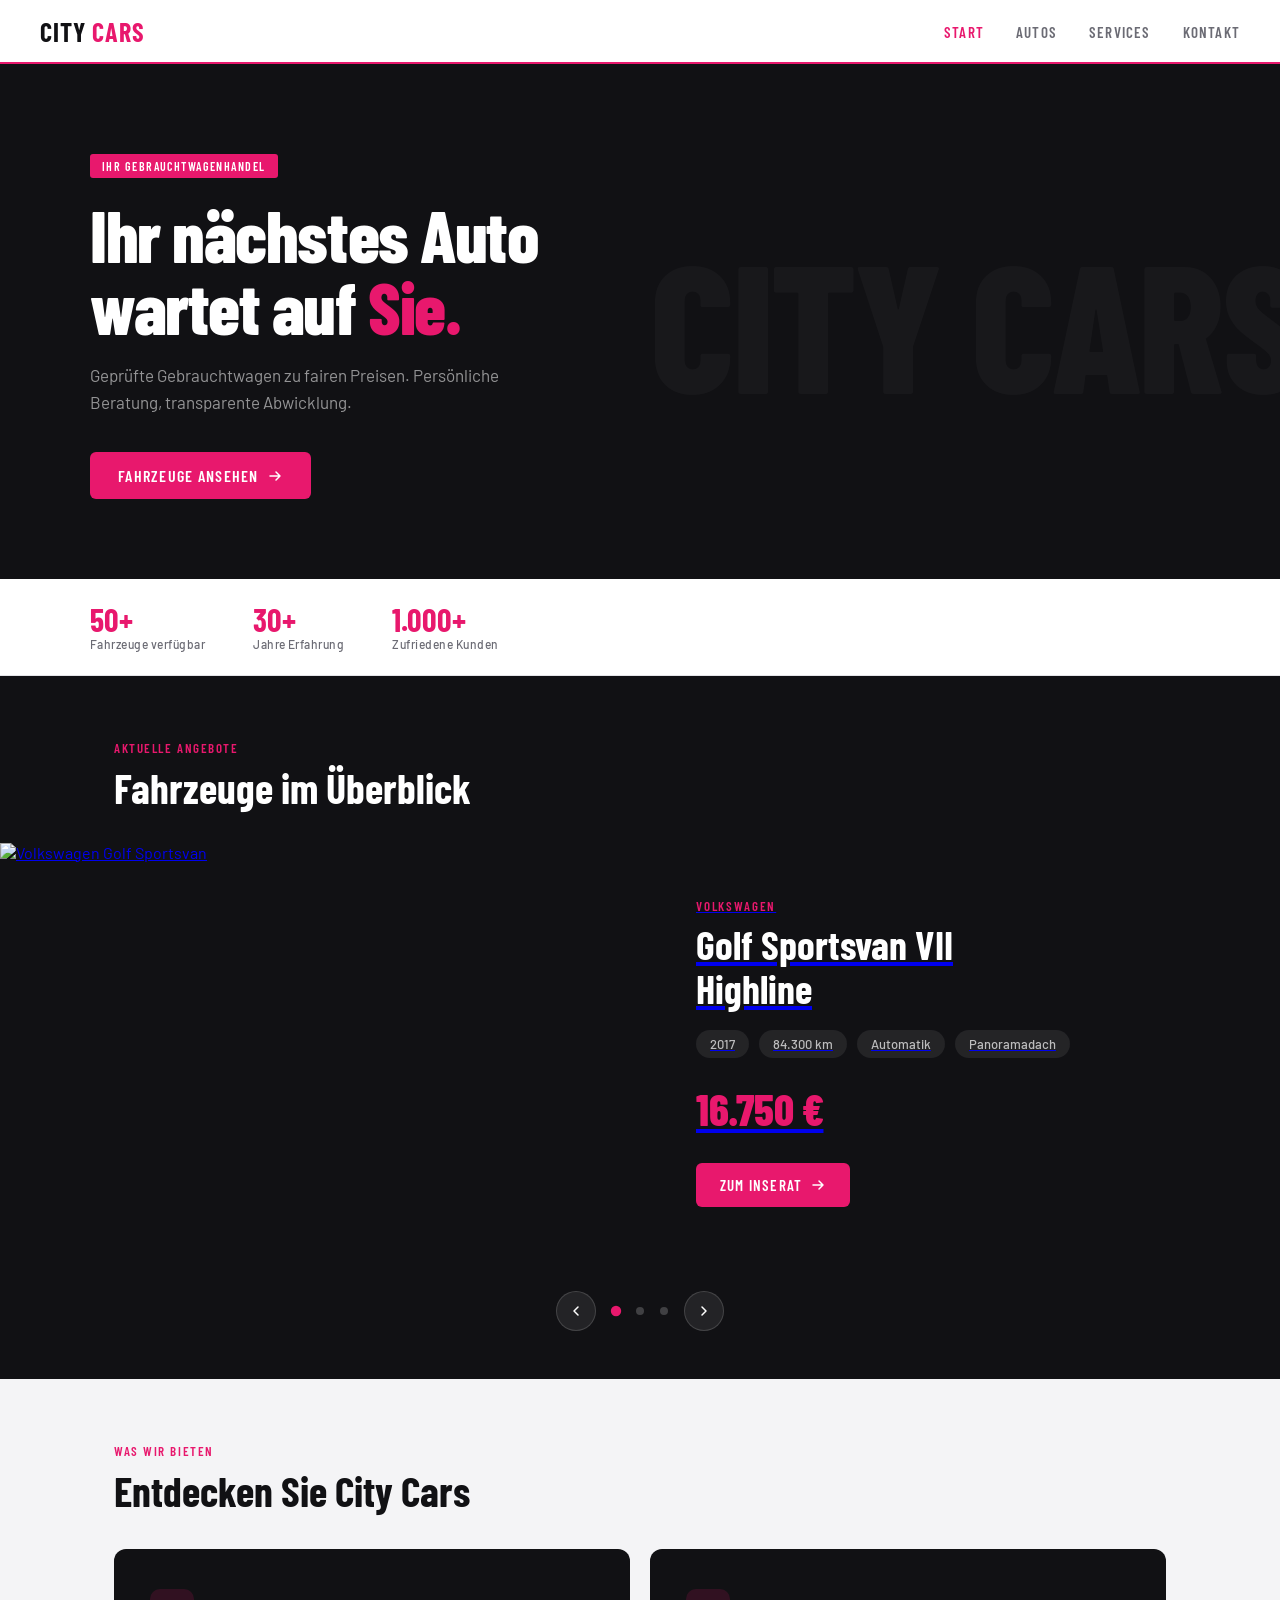
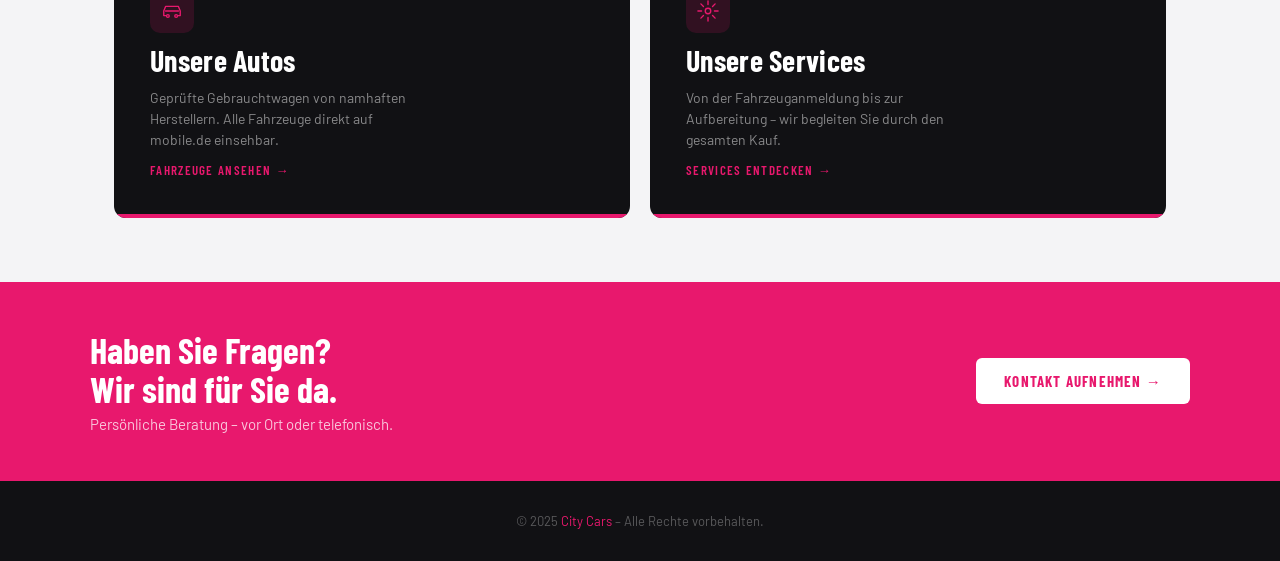
==== index.html @ 7837aceb "Add files via upload" ====
<!DOCTYPE html>
<html lang="de">
<head>
  <meta charset="UTF-8">
  <meta name="viewport" content="width=device-width, initial-scale=1.0">
  <title>City Cars – Ihr Gebrauchtwagenhandel</title>
  <link href="https://fonts.googleapis.com/css2?family=Barlow+Condensed:wght@400;600;700;800&family=Barlow:wght@400;500&display=swap" rel="stylesheet">
  <link rel="stylesheet" href="style.css">
</head>
<body>

  <nav>
    <a href="index.html" class="logo">CITY <span>CARS</span></a>
    <ul>
      <li><a href="index.html" class="active">Start</a></li>
      <li><a href="autos.html">Autos</a></li>
      <li><a href="services.html">Services</a></li>
      <li><a href="kontakt.html">Kontakt</a></li>
    </ul>
  </nav>

  <!-- HERO -->
  <section class="hero">
    <div class="hero-inner">
      <div class="hero-tag">Ihr Gebrauchtwagenhandel</div>
      <h1>Ihr nächstes Auto<br>wartet auf <span>Sie.</span></h1>
      <p>Geprüfte Gebrauchtwagen zu fairen Preisen. Persönliche Beratung, transparente Abwicklung.</p>
      <a href="autos.html" class="hero-cta">
        Fahrzeuge ansehen
        <svg width="16" height="16" viewBox="0 0 16 16" fill="none"><path d="M3 8h10M9 4l4 4-4 4" stroke="currentColor" stroke-width="1.5" stroke-linecap="round" stroke-linejoin="round"/></svg>
      </a>
    </div>
  </section>

  <!-- STATS -->
  <div class="stats-bar">
    <div class="stats-inner">
      <div>
        <div class="stat-number">50+</div>
        <div class="stat-label">Fahrzeuge verfügbar</div>
      </div>
      <div>
        <div class="stat-number">30+</div>
        <div class="stat-label">Jahre Erfahrung</div>
      </div>
      <div>
        <div class="stat-number">1.000+</div>
        <div class="stat-label">Zufriedene Kunden</div>
      </div>
    </div>
  </div>

  <!-- SLIDESHOW -->
  <section class="slideshow-section">
    <div class="slideshow-header">
      <div class="section-label">Aktuelle Angebote</div>
      <h2 class="section-title">Fahrzeuge im Überblick</h2>
    </div>

    <div class="slideshow-wrapper">
      <div class="slideshow-track" id="track">

        <!-- Slide 1: VW Golf -->
        <a class="slide" href="https://home.mobile.de/home/vip?sb=rel&od=up&customerId=29067663&vc=Car&searchId=475e5de4-0276-189e-26ca-d0b9dcc9b40b&ref=srp&id=450026526" target="_blank">
          <img class="slide-image" src="https://img.classistatic.de/api/v1/mo-prod/images/c6/c6aa5371-0241-4a5f-a18a-4962a83dd340?rule=mo-1600" alt="Volkswagen Golf Sportsvan">
          <div class="slide-content">
            <div class="slide-brand">Volkswagen</div>
            <div class="slide-title">Golf Sportsvan VII<br>Highline</div>
            <div class="slide-specs">
              <span class="slide-spec">2017</span>
              <span class="slide-spec">84.300 km</span>
              <span class="slide-spec">Automatik</span>
              <span class="slide-spec">Panoramadach</span>
            </div>
            <div class="slide-price">16.750 €</div>
            <span class="slide-btn">
              Zum Inserat
              <svg width="16" height="16" viewBox="0 0 16 16" fill="none"><path d="M3 8h10M9 4l4 4-4 4" stroke="currentColor" stroke-width="1.5" stroke-linecap="round" stroke-linejoin="round"/></svg>
            </span>
          </div>
        </a>

        <!-- Slide 2: Mercedes E200 -->
        <a class="slide" href="https://home.mobile.de/home/vip?sb=rel&od=up&customerId=29067663&vc=Car&searchId=363881d5-a9d4-e8d4-5855-3c2e34841637&ref=srp&id=450228671" target="_blank">
          <img class="slide-image" src="https://img.classistatic.de/api/v1/mo-prod/images/d5/d56862c7-0400-4b5d-8560-32e4ff664d59?rule=mo-1600" alt="Mercedes-Benz E 200 T">
          <div class="slide-content">
            <div class="slide-brand">Mercedes-Benz</div>
            <div class="slide-title">E 200 T<br>Avantgarde</div>
            <div class="slide-specs">
              <span class="slide-spec">2012</span>
              <span class="slide-spec">117.000 km</span>
              <span class="slide-spec">Automatik</span>
              <span class="slide-spec">Schiebedach</span>
            </div>
            <div class="slide-price">14.990 €</div>
            <span class="slide-btn">
              Zum Inserat
              <svg width="16" height="16" viewBox="0 0 16 16" fill="none"><path d="M3 8h10M9 4l4 4-4 4" stroke="currentColor" stroke-width="1.5" stroke-linecap="round" stroke-linejoin="round"/></svg>
            </span>
          </div>
        </a>

        <!-- Slide 3: Seat Altea -->
        <a class="slide" href="https://home.mobile.de/home/vip?sb=rel&od=up&customerId=29067663&vc=Car&searchId=9cd9ecc9-9298-6228-4c5a-893b647f9361&ref=srp&id=450285891" target="_blank">
          <img class="slide-image" src="https://img.classistatic.de/api/v1/mo-prod/images/00/006970e9-83c3-4b0d-961f-6e48f3a2b5d6?rule=mo-1600" alt="Seat Altea XL">
          <div class="slide-content">
            <div class="slide-brand">Seat</div>
            <div class="slide-title">Altea XL<br>Style Copa</div>
            <div class="slide-specs">
              <span class="slide-spec">2011</span>
              <span class="slide-spec">76.000 km</span>
              <span class="slide-spec">1. Hand</span>
              <span class="slide-spec">Navi</span>
            </div>
            <div class="slide-price">8.990 €</div>
            <span class="slide-btn">
              Zum Inserat
              <svg width="16" height="16" viewBox="0 0 16 16" fill="none"><path d="M3 8h10M9 4l4 4-4 4" stroke="currentColor" stroke-width="1.5" stroke-linecap="round" stroke-linejoin="round"/></svg>
            </span>
          </div>
        </a>

      </div>
    </div>

    <div class="slideshow-controls">
      <button class="slide-arrow" id="prev" aria-label="Zurück">
        <svg viewBox="0 0 16 16" fill="none"><path d="M10 4L6 8l4 4" stroke="currentColor" stroke-width="1.5" stroke-linecap="round" stroke-linejoin="round"/></svg>
      </button>
      <button class="slide-dot active" data-index="0" aria-label="Slide 1"></button>
      <button class="slide-dot" data-index="1" aria-label="Slide 2"></button>
      <button class="slide-dot" data-index="2" aria-label="Slide 3"></button>
      <button class="slide-arrow" id="next" aria-label="Weiter">
        <svg viewBox="0 0 16 16" fill="none"><path d="M6 4l4 4-4 4" stroke="currentColor" stroke-width="1.5" stroke-linecap="round" stroke-linejoin="round"/></svg>
      </button>
    </div>
  </section>

  <!-- NAV CARDS -->
  <section class="nav-section">
    <div class="section-label">Was wir bieten</div>
    <h2 class="section-title">Entdecken Sie City Cars</h2>

    <div class="nav-cards">
      <a href="autos.html" class="nav-card">
        <div class="nav-card__icon">
          <svg viewBox="0 0 24 24" fill="none" stroke-width="1.5" stroke-linecap="round" stroke-linejoin="round">
            <path d="M5 17H3v-5l2-5h14l2 5v5h-2"/>
            <circle cx="7.5" cy="17.5" r="1.5"/>
            <circle cx="16.5" cy="17.5" r="1.5"/>
            <path d="M5 12h14"/>
          </svg>
        </div>
        <div class="nav-card__title">Unsere Autos</div>
        <div class="nav-card__desc">Geprüfte Gebrauchtwagen von namhaften Herstellern. Alle Fahrzeuge direkt auf mobile.de einsehbar.</div>
        <div class="nav-card__arrow">Fahrzeuge ansehen →</div>
      </a>

      <a href="services.html" class="nav-card">
        <div class="nav-card__icon">
          <svg viewBox="0 0 24 24" fill="none" stroke-width="1.5" stroke-linecap="round" stroke-linejoin="round">
            <circle cx="12" cy="12" r="3"/>
            <path d="M12 1v4M12 19v4M4.22 4.22l2.83 2.83M16.95 16.95l2.83 2.83M1 12h4M19 12h4M4.22 19.78l2.83-2.83M16.95 7.05l2.83-2.83"/>
          </svg>
        </div>
        <div class="nav-card__title">Unsere Services</div>
        <div class="nav-card__desc">Von der Fahrzeuganmeldung bis zur Aufbereitung – wir begleiten Sie durch den gesamten Kauf.</div>
        <div class="nav-card__arrow">Services entdecken →</div>
      </a>
    </div>
  </section>

  <!-- CTA -->
  <div class="cta-strip">
    <div class="cta-inner">
      <div>
        <h2>Haben Sie Fragen?<br>Wir sind für Sie da.</h2>
        <p>Persönliche Beratung – vor Ort oder telefonisch.</p>
      </div>
      <a href="kontakt.html" class="cta-btn">Kontakt aufnehmen →</a>
    </div>
  </div>

  <footer>
    <p>&copy; 2025 <span>City Cars</span> – Alle Rechte vorbehalten.</p>
  </footer>

  <script>
    const track = document.getElementById('track');
    const dots  = document.querySelectorAll('.slide-dot');
    const total = dots.length;
    let current = 0;
    let timer;

    function goTo(index) {
      current = (index + total) % total;
      track.style.transform = 'translateX(-' + current * 100 + '%)';
      dots.forEach((d, i) => d.classList.toggle('active', i === current));
    }

    function next() { goTo(current + 1); }
    function prev() { goTo(current - 1); }

    function startAuto() {
      timer = setInterval(next, 4500);
    }

    function resetAuto() {
      clearInterval(timer);
      startAuto();
    }

    document.getElementById('next').addEventListener('click', () => { next(); resetAuto(); });
    document.getElementById('prev').addEventListener('click', () => { prev(); resetAuto(); });
    dots.forEach(dot => {
      dot.addEventListener('click', () => { goTo(+dot.dataset.index); resetAuto(); });
    });

    startAuto();
  </script>

</body>
</html>
---- style.css ----
/* ============================================
   CITY CARS – Stylesheet
   ============================================ */

*, *::before, *::after {
  box-sizing: border-box;
  margin: 0;
  padding: 0;
}

:root {
  --pink:       #e8186d;
  --pink-light: #ff4d96;
  --pink-pale:  #fff0f6;
  --dark:       #111114;
  --mid:        #3a3a40;
  --gray:       #6b6b74;
  --light:      #f4f4f6;
  --white:      #ffffff;
  --shadow:     0 2px 16px rgba(0,0,0,0.07);
  --radius:     12px;
}

body {
  font-family: 'Barlow', sans-serif;
  background: var(--light);
  color: var(--dark);
}

/* ============================================
   NAVIGATION
   ============================================ */

nav {
  background: var(--white);
  border-bottom: 2px solid var(--pink);
  padding: 0 40px;
  display: flex;
  align-items: center;
  justify-content: space-between;
  height: 64px;
  position: sticky;
  top: 0;
  z-index: 100;
}

.logo {
  font-family: 'Barlow Condensed', sans-serif;
  font-size: 26px;
  font-weight: 700;
  letter-spacing: 0.04em;
  color: var(--dark);
  text-decoration: none;
}

.logo span {
  color: var(--pink);
}

nav ul {
  list-style: none;
  display: flex;
  gap: 32px;
}

nav ul a {
  font-family: 'Barlow Condensed', sans-serif;
  font-size: 15px;
  font-weight: 600;
  letter-spacing: 0.08em;
  text-transform: uppercase;
  color: var(--gray);
  text-decoration: none;
  transition: color 0.2s;
}

nav ul a:hover,
nav ul a.active {
  color: var(--pink);
}

/* ============================================
   PAGE HEADER (Unterseiten)
   ============================================ */

.page-header {
  background: var(--white);
  padding: 48px 40px 36px;
  border-bottom: 1px solid #e8e8ec;
}

.page-header h1 {
  font-family: 'Barlow Condensed', sans-serif;
  font-size: 48px;
  font-weight: 700;
  line-height: 1;
  margin-bottom: 8px;
}

.page-header h1 span {
  color: var(--pink);
}

.page-header p {
  color: var(--gray);
  font-size: 15px;
}

/* ============================================
   FOOTER
   ============================================ */

footer {
  background: var(--dark);
  padding: 32px 40px;
  text-align: center;
}

footer p {
  font-size: 13px;
  color: rgba(255,255,255,0.3);
}

footer span {
  color: var(--pink);
}

/* ============================================
   CTA / CONTACT STRIP
   ============================================ */

.cta-strip {
  background: var(--pink);
  padding: 48px 40px;
}

.cta-inner {
  max-width: 1100px;
  margin: 0 auto;
  display: flex;
  align-items: center;
  justify-content: space-between;
  gap: 24px;
}

.cta-strip h2 {
  font-family: 'Barlow Condensed', sans-serif;
  font-size: 36px;
  font-weight: 700;
  color: var(--white);
  line-height: 1.1;
}

.cta-strip p {
  color: rgba(255,255,255,0.75);
  font-size: 15px;
  margin-top: 6px;
}

.cta-btn {
  display: inline-flex;
  align-items: center;
  gap: 8px;
  background: var(--white);
  color: var(--pink);
  text-decoration: none;
  font-family: 'Barlow Condensed', sans-serif;
  font-size: 15px;
  font-weight: 700;
  letter-spacing: 0.08em;
  text-transform: uppercase;
  padding: 14px 28px;
  border-radius: 6px;
  white-space: nowrap;
  transition: opacity 0.2s;
}

.cta-btn:hover {
  opacity: 0.9;
}

/* ============================================
   INDEX – HERO
   ============================================ */

.hero {
  background: var(--dark);
  padding: 90px 40px 80px;
  position: relative;
  overflow: hidden;
}

.hero::before {
  content: 'CITY CARS';
  position: absolute;
  right: -20px;
  top: 50%;
  transform: translateY(-50%);
  font-family: 'Barlow Condensed', sans-serif;
  font-size: 180px;
  font-weight: 800;
  letter-spacing: -0.02em;
  color: rgba(255,255,255,0.03);
  white-space: nowrap;
  pointer-events: none;
  line-height: 1;
}

.hero-inner {
  max-width: 1100px;
  margin: 0 auto;
  position: relative;
}

.hero-tag {
  display: inline-block;
  background: var(--pink);
  color: var(--white);
  font-family: 'Barlow Condensed', sans-serif;
  font-size: 12px;
  font-weight: 600;
  letter-spacing: 0.12em;
  text-transform: uppercase;
  padding: 5px 12px;
  border-radius: 3px;
  margin-bottom: 20px;
}

.hero h1 {
  font-family: 'Barlow Condensed', sans-serif;
  font-size: 72px;
  font-weight: 800;
  line-height: 1;
  letter-spacing: -0.02em;
  color: var(--white);
  margin-bottom: 20px;
}

.hero h1 span {
  color: var(--pink);
}

.hero p {
  font-size: 17px;
  color: rgba(255,255,255,0.55);
  max-width: 480px;
  line-height: 1.6;
  margin-bottom: 36px;
}

.hero-cta {
  display: inline-flex;
  align-items: center;
  gap: 8px;
  background: var(--pink);
  color: var(--white);
  text-decoration: none;
  font-family: 'Barlow Condensed', sans-serif;
  font-size: 16px;
  font-weight: 600;
  letter-spacing: 0.08em;
  text-transform: uppercase;
  padding: 14px 28px;
  border-radius: 6px;
  transition: background 0.2s;
}

.hero-cta:hover {
  background: var(--pink-light);
}

/* ============================================
   INDEX – STATS BAR
   ============================================ */

.stats-bar {
  background: var(--white);
  border-bottom: 1px solid #e4e4e8;
  padding: 24px 40px;
}

.stats-inner {
  max-width: 1100px;
  margin: 0 auto;
  display: flex;
  gap: 48px;
}

.stat-number {
  font-family: 'Barlow Condensed', sans-serif;
  font-size: 32px;
  font-weight: 700;
  color: var(--pink);
  line-height: 1;
}

.stat-label {
  font-size: 12px;
  color: var(--gray);
  font-weight: 500;
  letter-spacing: 0.04em;
  margin-top: 2px;
}

/* ============================================
   INDEX – SLIDESHOW
   ============================================ */

.slideshow-section {
  background: var(--dark);
  padding: 64px 0 0;
}

.slideshow-header {
  max-width: 1100px;
  margin: 0 auto 32px;
  padding: 0 24px;
}

.section-label {
  font-family: 'Barlow Condensed', sans-serif;
  font-size: 13px;
  font-weight: 600;
  letter-spacing: 0.12em;
  text-transform: uppercase;
  color: var(--pink);
  margin-bottom: 8px;
}

.section-title {
  font-family: 'Barlow Condensed', sans-serif;
  font-size: 42px;
  font-weight: 700;
  line-height: 1.1;
  color: var(--white);
}

.slideshow-wrapper {
  position: relative;
  overflow: hidden;
  width: 100%;
}

.slideshow-track {
  display: flex;
  transition: transform 0.6s cubic-bezier(0.4, 0, 0.2, 1);
}

.slide {
  min-width: 100%;
  display: grid;
  grid-template-columns: 1fr 1fr;
  align-items: center;
}

.slide-image {
  width: 100%;
  height: 420px;
  object-fit: cover;
  display: block;
}

.slide-content {
  padding: 48px 56px;
}

.slide-brand {
  font-family: 'Barlow Condensed', sans-serif;
  font-size: 13px;
  font-weight: 600;
  letter-spacing: 0.14em;
  text-transform: uppercase;
  color: var(--pink);
  margin-bottom: 8px;
}

.slide-title {
  font-family: 'Barlow Condensed', sans-serif;
  font-size: 40px;
  font-weight: 700;
  line-height: 1.1;
  color: var(--white);
  margin-bottom: 20px;
}

.slide-specs {
  display: flex;
  gap: 10px;
  margin-bottom: 24px;
  flex-wrap: wrap;
}

.slide-spec {
  background: rgba(255,255,255,0.08);
  border-radius: 20px;
  padding: 6px 14px;
  font-size: 13px;
  font-weight: 500;
  color: rgba(255,255,255,0.7);
}

.slide-price {
  font-family: 'Barlow Condensed', sans-serif;
  font-size: 44px;
  font-weight: 800;
  color: var(--pink);
  letter-spacing: -0.01em;
  margin-bottom: 28px;
}

.slide-btn {
  display: inline-flex;
  align-items: center;
  gap: 8px;
  background: var(--pink);
  color: var(--white);
  text-decoration: none;
  font-family: 'Barlow Condensed', sans-serif;
  font-size: 15px;
  font-weight: 600;
  letter-spacing: 0.08em;
  text-transform: uppercase;
  padding: 13px 24px;
  border-radius: 6px;
  transition: background 0.2s;
}

.slide-btn:hover {
  background: var(--pink-light);
}

.slideshow-controls {
  display: flex;
  align-items: center;
  justify-content: center;
  gap: 16px;
  padding: 28px 0 48px;
}

.slide-dot {
  width: 8px;
  height: 8px;
  border-radius: 50%;
  background: rgba(255,255,255,0.2);
  border: none;
  cursor: pointer;
  transition: background 0.2s, transform 0.2s;
  padding: 0;
}

.slide-dot.active {
  background: var(--pink);
  transform: scale(1.3);
}

.slide-arrow {
  width: 40px;
  height: 40px;
  border-radius: 50%;
  background: rgba(255,255,255,0.08);
  border: 1px solid rgba(255,255,255,0.15);
  color: var(--white);
  cursor: pointer;
  display: flex;
  align-items: center;
  justify-content: center;
  transition: background 0.2s;
}

.slide-arrow:hover {
  background: var(--pink);
  border-color: var(--pink);
}

.slide-arrow svg {
  width: 16px;
  height: 16px;
  stroke: currentColor;
}

/* ============================================
   INDEX – NAV CARDS
   ============================================ */

.nav-section {
  max-width: 1100px;
  margin: 64px auto;
  padding: 0 24px;
}

.nav-section .section-title {
  color: var(--dark);
  margin-bottom: 36px;
}

.nav-cards {
  display: grid;
  grid-template-columns: 1fr 1fr;
  gap: 20px;
}

.nav-card {
  background: var(--dark);
  border-radius: var(--radius);
  padding: 40px 36px;
  text-decoration: none;
  color: var(--white);
  display: flex;
  flex-direction: column;
  gap: 12px;
  position: relative;
  overflow: hidden;
  transition: transform 0.2s;
  min-height: 220px;
}

.nav-card:hover {
  transform: translateY(-3px);
}

.nav-card::after {
  content: '';
  position: absolute;
  bottom: 0;
  left: 0;
  right: 0;
  height: 4px;
  background: var(--pink);
}

.nav-card__icon {
  width: 44px;
  height: 44px;
  background: rgba(232,24,109,0.15);
  border-radius: 10px;
  display: flex;
  align-items: center;
  justify-content: center;
}

.nav-card__icon svg {
  width: 22px;
  height: 22px;
  stroke: var(--pink);
}

.nav-card__title {
  font-family: 'Barlow Condensed', sans-serif;
  font-size: 30px;
  font-weight: 700;
  line-height: 1;
  letter-spacing: 0.01em;
}

.nav-card__desc {
  font-size: 14px;
  color: rgba(255,255,255,0.5);
  line-height: 1.5;
  max-width: 260px;
}

.nav-card__arrow {
  margin-top: auto;
  font-family: 'Barlow Condensed', sans-serif;
  font-size: 13px;
  font-weight: 600;
  letter-spacing: 0.1em;
  text-transform: uppercase;
  color: var(--pink);
}

/* ============================================
   AUTOS – CAR GRID
   ============================================ */

.cars-section {
  max-width: 1100px;
  margin: 0 auto;
  padding: 40px 24px 80px;
}

.cars-grid {
  display: grid;
  grid-template-columns: repeat(auto-fill, minmax(320px, 1fr));
  gap: 24px;
}

.car-card {
  background: var(--white);
  border-radius: var(--radius);
  overflow: hidden;
  box-shadow: var(--shadow);
  transition: transform 0.2s, box-shadow 0.2s;
  display: flex;
  flex-direction: column;
}

.car-card:hover {
  transform: translateY(-4px);
  box-shadow: 0 8px 32px rgba(232,24,109,0.12);
}

.car-card__image {
  width: 100%;
  height: 220px;
  object-fit: cover;
  display: block;
  background: var(--light);
}

.car-card__body {
  padding: 20px 22px 22px;
  flex: 1;
  display: flex;
  flex-direction: column;
}

.car-card__title {
  font-family: 'Barlow Condensed', sans-serif;
  font-size: 22px;
  font-weight: 700;
  letter-spacing: 0.01em;
  line-height: 1.2;
  margin-bottom: 4px;
  color: var(--dark);
}

.car-card__subtitle {
  font-size: 13px;
  color: var(--gray);
  margin-bottom: 16px;
  line-height: 1.4;
}

.car-card__specs {
  display: flex;
  gap: 8px;
  margin-bottom: 18px;
  flex-wrap: wrap;
}

.spec-pill {
  background: var(--light);
  border-radius: 20px;
  padding: 5px 12px;
  font-size: 12px;
  font-weight: 500;
  color: var(--mid);
  white-space: nowrap;
}

.car-card__footer {
  display: flex;
  align-items: center;
  justify-content: space-between;
  margin-top: auto;
  padding-top: 16px;
  border-top: 1px solid #f0f0f3;
}

.car-card__price {
  font-family: 'Barlow Condensed', sans-serif;
  font-size: 28px;
  font-weight: 700;
  color: var(--pink);
  letter-spacing: -0.01em;
}

.btn-inserat {
  display: inline-flex;
  align-items: center;
  gap: 7px;
  background: var(--pink);
  color: var(--white);
  text-decoration: none;
  font-family: 'Barlow Condensed', sans-serif;
  font-size: 14px;
  font-weight: 600;
  letter-spacing: 0.06em;
  text-transform: uppercase;
  padding: 10px 18px;
  border-radius: 6px;
  transition: background 0.2s;
}

.btn-inserat:hover {
  background: var(--pink-light);
}

.btn-inserat svg {
  width: 14px;
  height: 14px;
}

.back-link {
  display: inline-flex;
  align-items: center;
  gap: 6px;
  color: var(--gray);
  text-decoration: none;
  font-size: 13px;
  font-weight: 500;
  margin-bottom: 28px;
  transition: color 0.2s;
}

.back-link:hover {
  color: var(--pink);
}

/* ============================================
   SERVICES
   ============================================ */

.services-section {
  max-width: 1100px;
  margin: 0 auto;
  padding: 48px 24px 64px;
}

.services-grid {
  display: grid;
  grid-template-columns: repeat(auto-fill, minmax(240px, 1fr));
  gap: 20px;
}

.service-card {
  background: var(--white);
  border-radius: var(--radius);
  padding: 32px 28px;
  box-shadow: var(--shadow);
  transition: transform 0.2s, box-shadow 0.2s;
  position: relative;
  overflow: hidden;
}

.service-card::after {
  content: '';
  position: absolute;
  bottom: 0;
  left: 0;
  right: 0;
  height: 3px;
  background: var(--pink);
  transform: scaleX(0);
  transition: transform 0.2s;
}

.service-card:hover {
  transform: translateY(-3px);
  box-shadow: 0 8px 28px rgba(232,24,109,0.1);
}

.service-card:hover::after {
  transform: scaleX(1);
}

.service-icon {
  width: 48px;
  height: 48px;
  background: var(--pink-pale);
  border-radius: 12px;
  display: flex;
  align-items: center;
  justify-content: center;
  margin-bottom: 18px;
}

.service-icon svg {
  width: 24px;
  height: 24px;
  stroke: var(--pink);
}

.service-title {
  font-family: 'Barlow Condensed', sans-serif;
  font-size: 22px;
  font-weight: 700;
  margin-bottom: 8px;
  color: var(--dark);
}

.service-desc {
  font-size: 14px;
  color: var(--gray);
  line-height: 1.6;
}

/* ============================================
   KONTAKT
   ============================================ */

.contact-content {
  max-width: 1100px;
  margin: 0 auto;
  padding: 48px 24px 80px;
  display: grid;
  grid-template-columns: 1fr 1fr;
  gap: 32px;
  align-items: start;
}

.left-col {
  display: flex;
  flex-direction: column;
  gap: 24px;
}

.info-card {
  background: var(--white);
  border-radius: var(--radius);
  padding: 28px;
  box-shadow: var(--shadow);
}

.info-card h2 {
  font-family: 'Barlow Condensed', sans-serif;
  font-size: 22px;
  font-weight: 700;
  margin-bottom: 18px;
  color: var(--dark);
}

.contact-item {
  display: flex;
  align-items: flex-start;
  gap: 14px;
  margin-bottom: 14px;
}

.contact-item:last-child {
  margin-bottom: 0;
}

.contact-item-icon {
  width: 36px;
  height: 36px;
  background: var(--pink-pale);
  border-radius: 8px;
  display: flex;
  align-items: center;
  justify-content: center;
  flex-shrink: 0;
}

.contact-item-icon svg {
  width: 18px;
  height: 18px;
  stroke: var(--pink);
}

.contact-item-label {
  font-size: 11px;
  font-weight: 500;
  color: var(--gray);
  text-transform: uppercase;
  letter-spacing: 0.06em;
  display: block;
}

.contact-item-value {
  font-size: 15px;
  color: var(--dark);
  font-weight: 500;
  display: block;
  margin-top: 2px;
}

.contact-item-value a {
  color: var(--dark);
  text-decoration: none;
  transition: color 0.2s;
}

.contact-item-value a:hover {
  color: var(--pink);
}

.hours-grid {
  display: flex;
  flex-direction: column;
}

.hours-row {
  display: flex;
  justify-content: space-between;
  align-items: center;
  padding: 9px 0;
  border-bottom: 1px solid #f0f0f3;
  font-size: 14px;
}

.hours-row:last-child {
  border-bottom: none;
}

.hours-day {
  color: var(--mid);
  font-weight: 500;
}

.hours-time {
  color: var(--dark);
  font-weight: 500;
}

.hours-time.closed {
  color: var(--gray);
  font-style: italic;
}

.hours-row.today .hours-day,
.hours-row.today .hours-time {
  color: var(--pink);
  font-weight: 600;
}

.map-card {
  background: var(--white);
  border-radius: var(--radius);
  overflow: hidden;
  box-shadow: var(--shadow);
}

.map-card iframe {
  width: 100%;
  height: 220px;
  border: none;
  display: block;
}

.form-card {
  background: var(--white);
  border-radius: var(--radius);
  padding: 36px 32px;
  box-shadow: var(--shadow);
}

.form-card h2 {
  font-family: 'Barlow Condensed', sans-serif;
  font-size: 28px;
  font-weight: 700;
  margin-bottom: 6px;
  color: var(--dark);
}

.form-card > p {
  font-size: 14px;
  color: var(--gray);
  margin-bottom: 28px;
  line-height: 1.5;
}

.form-group {
  margin-bottom: 18px;
}

.form-group label {
  display: block;
  font-size: 12px;
  font-weight: 600;
  letter-spacing: 0.06em;
  text-transform: uppercase;
  color: var(--gray);
  margin-bottom: 7px;
}

.form-group input,
.form-group textarea {
  width: 100%;
  padding: 12px 14px;
  border: 1.5px solid #e4e4e8;
  border-radius: 8px;
  font-family: 'Barlow', sans-serif;
  font-size: 14px;
  color: var(--dark);
  background: var(--white);
  transition: border-color 0.2s;
  outline: none;
  resize: none;
}

.form-group input:focus,
.form-group textarea:focus {
  border-color: var(--pink);
}

.form-group textarea {
  height: 130px;
}

.form-row {
  display: grid;
  grid-template-columns: 1fr 1fr;
  gap: 14px;
}

.submit-btn {
  width: 100%;
  padding: 14px;
  background: var(--pink);
  color: var(--white);
  border: none;
  border-radius: 8px;
  font-family: 'Barlow Condensed', sans-serif;
  font-size: 16px;
  font-weight: 600;
  letter-spacing: 0.08em;
  text-transform: uppercase;
  cursor: pointer;
  transition: background 0.2s;
  margin-top: 8px;
}

.submit-btn:hover {
  background: var(--pink-light);
}

.form-note {
  font-size: 12px;
  color: var(--gray);
  text-align: center;
  margin-top: 12px;
  line-height: 1.5;
}

/* ============================================
   RESPONSIVE
   ============================================ */

@media (max-width: 800px) {
  nav { padding: 0 20px; }
  nav ul { gap: 16px; }

  .hero { padding: 56px 24px; }
  .hero h1 { font-size: 48px; }

  .slide { grid-template-columns: 1fr; }
  .slide-image { height: 240px; }
  .slide-content { padding: 28px 24px; }

  .nav-cards { grid-template-columns: 1fr; }
  .contact-content { grid-template-columns: 1fr; }
  .stats-inner { gap: 28px; flex-wrap: wrap; }
}

/* ============================================
   AUTOS – FILTER
   ============================================ */

.autos-layout {
  max-width: 1100px;
  margin: 0 auto;
  padding: 40px 24px 80px;
  display: grid;
  grid-template-columns: 260px 1fr;
  gap: 32px;
  align-items: start;
}

/* Sidebar */
.filter-sidebar {
  background: var(--white);
  border-radius: var(--radius);
  box-shadow: var(--shadow);
  overflow: hidden;
  position: sticky;
  top: 84px;
}

.filter-sidebar-header {
  display: flex;
  align-items: center;
  justify-content: space-between;
  padding: 18px 20px;
  border-bottom: 1px solid #f0f0f3;
}

.filter-sidebar-header h3 {
  font-family: 'Barlow Condensed', sans-serif;
  font-size: 18px;
  font-weight: 700;
  color: var(--dark);
}

.filter-reset {
  font-size: 12px;
  font-weight: 600;
  color: var(--pink);
  background: none;
  border: none;
  cursor: pointer;
  padding: 0;
  letter-spacing: 0.04em;
  display: none;
}

.filter-reset.visible {
  display: block;
}

.filter-reset:hover {
  text-decoration: underline;
}

.filter-group {
  padding: 16px 20px;
  border-bottom: 1px solid #f0f0f3;
}

.filter-group:last-child {
  border-bottom: none;
}

.filter-group-label {
  font-size: 11px;
  font-weight: 600;
  letter-spacing: 0.08em;
  text-transform: uppercase;
  color: var(--gray);
  margin-bottom: 10px;
}

.filter-options {
  display: flex;
  flex-direction: column;
  gap: 4px;
}

.filter-option {
  display: flex;
  align-items: center;
  justify-content: space-between;
  padding: 6px 8px;
  border-radius: 6px;
  cursor: pointer;
  transition: background 0.15s;
  border: none;
  background: none;
  width: 100%;
  text-align: left;
}

.filter-option:hover {
  background: var(--light);
}

.filter-option.active {
  background: var(--pink-pale);
}

.filter-option-name {
  font-size: 13px;
  color: var(--mid);
  font-weight: 500;
}

.filter-option.active .filter-option-name {
  color: var(--pink);
  font-weight: 600;
}

.filter-option-count {
  font-size: 11px;
  color: var(--gray);
  background: var(--light);
  border-radius: 10px;
  padding: 1px 7px;
}

.filter-option.active .filter-option-count {
  background: rgba(232,24,109,0.12);
  color: var(--pink);
}

/* Price range */
.price-inputs {
  display: grid;
  grid-template-columns: 1fr 1fr;
  gap: 8px;
}

.price-input-group label {
  display: block;
  font-size: 11px;
  color: var(--gray);
  margin-bottom: 4px;
  font-weight: 500;
}

.price-input-group select {
  width: 100%;
  padding: 7px 10px;
  border: 1.5px solid #e4e4e8;
  border-radius: 6px;
  font-family: 'Barlow', sans-serif;
  font-size: 12px;
  color: var(--dark);
  background: var(--white);
  cursor: pointer;
  outline: none;
  transition: border-color 0.2s;
  appearance: none;
  background-image: url("data:image/svg+xml,%3Csvg xmlns='http://www.w3.org/2000/svg' width='12' height='12' viewBox='0 0 24 24' fill='none' stroke='%236b6b74' stroke-width='2' stroke-linecap='round' stroke-linejoin='round'%3E%3Cpolyline points='6 9 12 15 18 9'/%3E%3C/svg%3E");
  background-repeat: no-repeat;
  background-position: right 8px center;
  padding-right: 26px;
}

.price-input-group select:focus {
  border-color: var(--pink);
}

/* Results header */
.results-header {
  display: flex;
  align-items: center;
  justify-content: space-between;
  margin-bottom: 20px;
  flex-wrap: wrap;
  gap: 12px;
}

.results-count {
  font-family: 'Barlow Condensed', sans-serif;
  font-size: 20px;
  font-weight: 700;
  color: var(--dark);
}

.results-count span {
  color: var(--pink);
}

.sort-select {
  padding: 8px 32px 8px 12px;
  border: 1.5px solid #e4e4e8;
  border-radius: 6px;
  font-family: 'Barlow', sans-serif;
  font-size: 13px;
  color: var(--dark);
  background: var(--white);
  cursor: pointer;
  outline: none;
  transition: border-color 0.2s;
  appearance: none;
  background-image: url("data:image/svg+xml,%3Csvg xmlns='http://www.w3.org/2000/svg' width='12' height='12' viewBox='0 0 24 24' fill='none' stroke='%236b6b74' stroke-width='2' stroke-linecap='round' stroke-linejoin='round'%3E%3Cpolyline points='6 9 12 15 18 9'/%3E%3C/svg%3E");
  background-repeat: no-repeat;
  background-position: right 10px center;
}

.sort-select:focus {
  border-color: var(--pink);
}

/* Active filter pills */
.active-filters {
  display: flex;
  flex-wrap: wrap;
  gap: 8px;
  margin-bottom: 16px;
}

.active-filter-pill {
  display: inline-flex;
  align-items: center;
  gap: 6px;
  background: var(--pink-pale);
  border: 1px solid rgba(232,24,109,0.2);
  border-radius: 20px;
  padding: 4px 10px 4px 12px;
  font-size: 12px;
  font-weight: 600;
  color: var(--pink);
  cursor: pointer;
}

.active-filter-pill:hover {
  background: rgba(232,24,109,0.15);
}

.active-filter-pill svg {
  width: 12px;
  height: 12px;
  stroke: var(--pink);
}

/* No results */
.no-results {
  grid-column: 1 / -1;
  text-align: center;
  padding: 60px 20px;
  color: var(--gray);
}

.no-results p {
  font-size: 15px;
  margin-top: 8px;
}

@media (max-width: 800px) {
  .autos-layout {
    grid-template-columns: 1fr;
  }
  .filter-sidebar {
    position: static;
  }
}
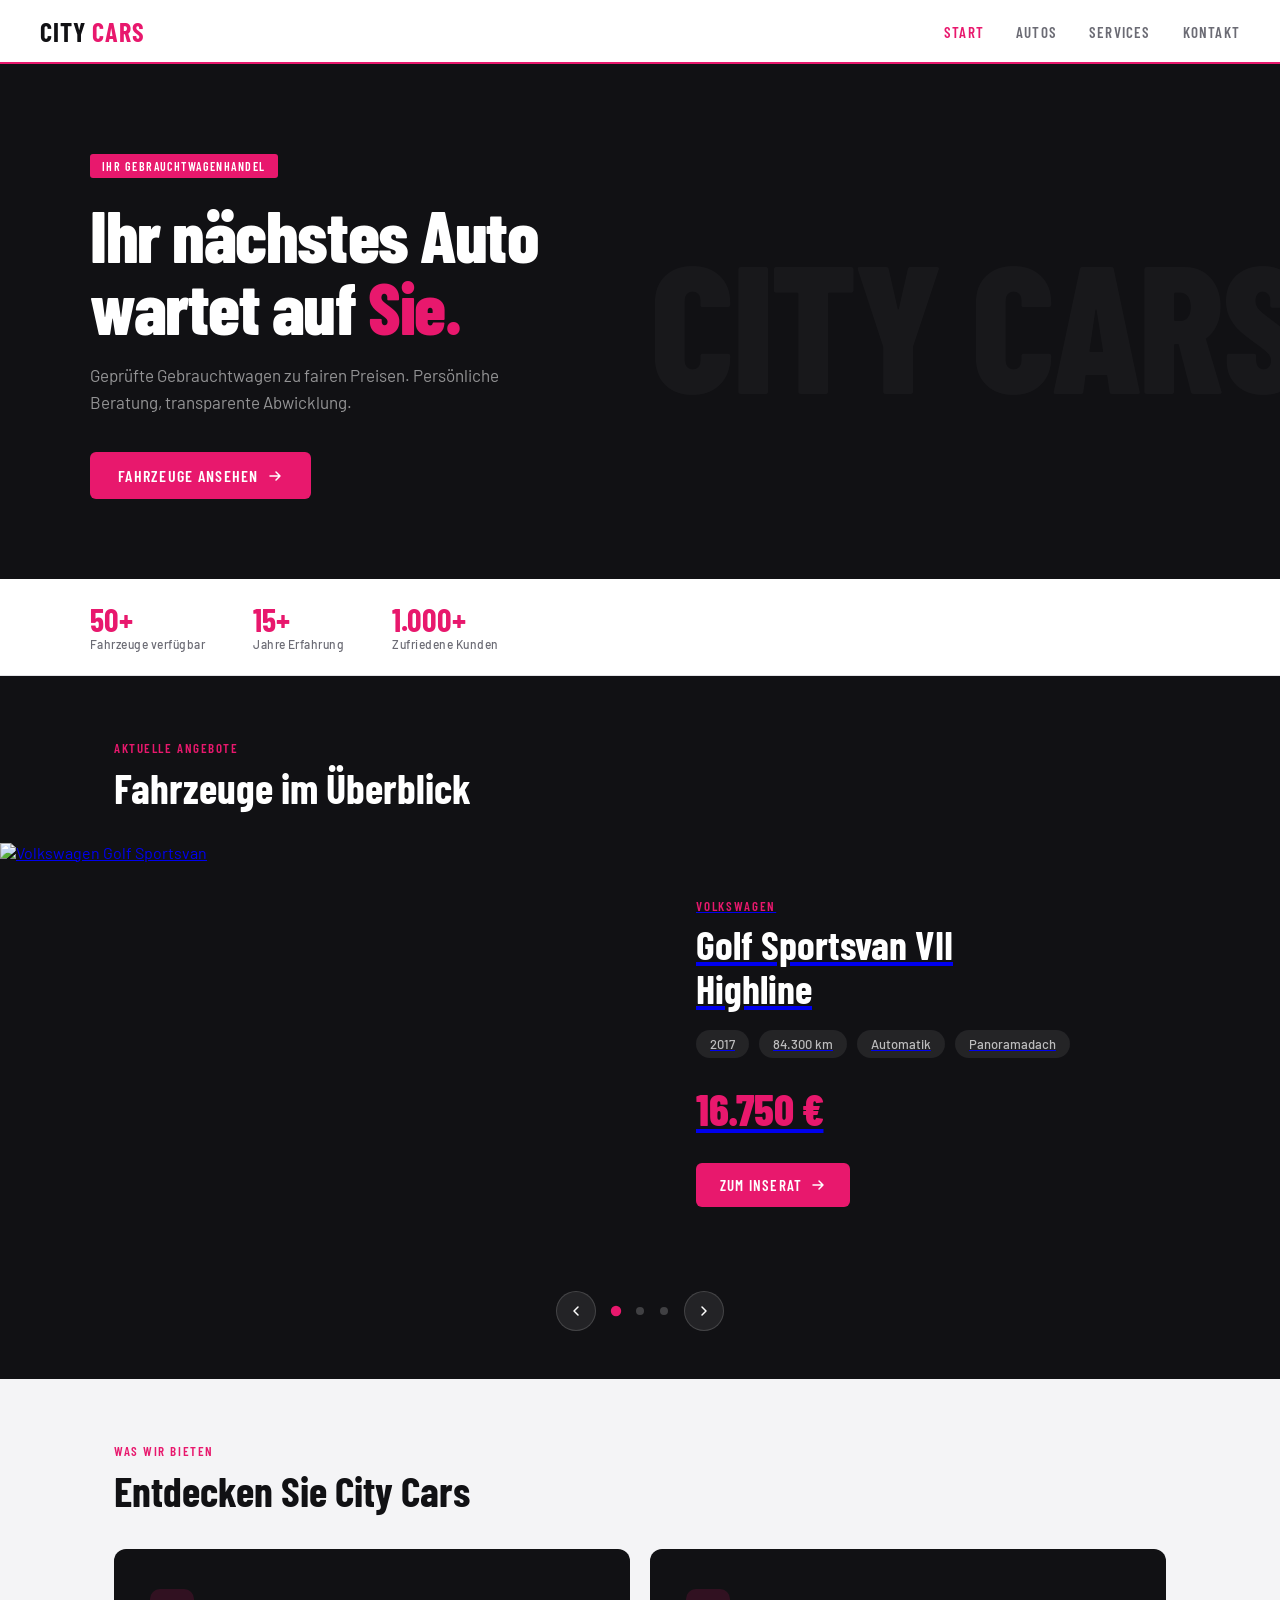
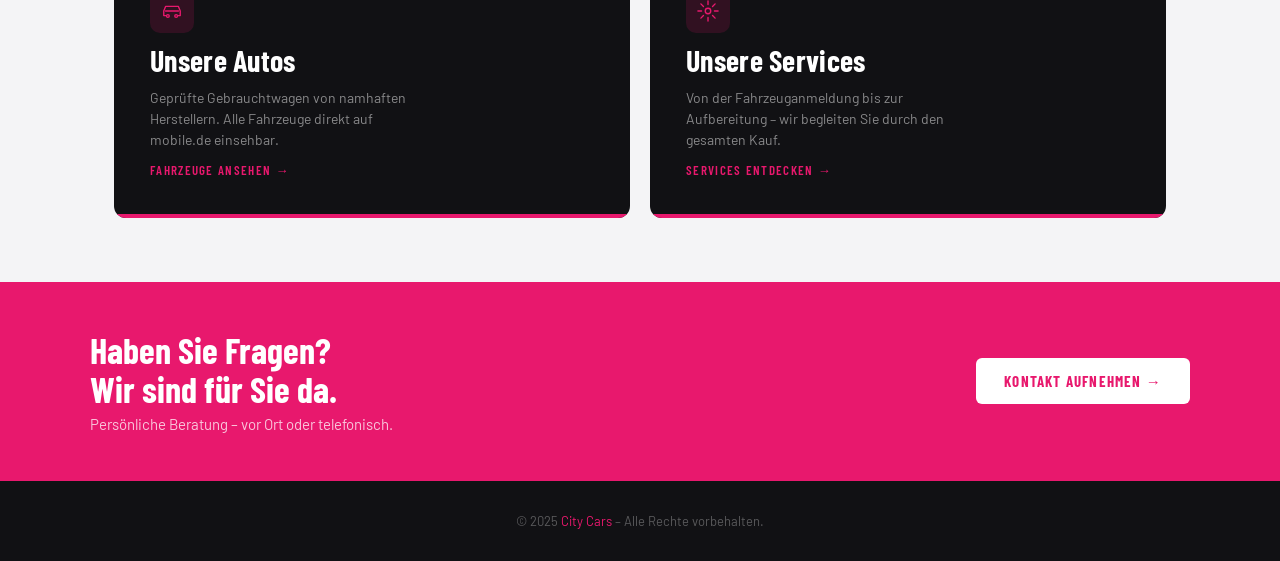
==== commit 25ef37f3: "Hamburger-Menü für Mobile" ====
--- a/index.html
+++ b/index.html
@@ -11,7 +11,10 @@
 
   <nav>
     <a href="index.html" class="logo">CITY <span>CARS</span></a>
-    <ul>
+    <button class="nav-toggle" id="nav-toggle" aria-label="Menü öffnen" onclick="document.getElementById('nav-menu').classList.toggle('open');this.classList.toggle('open')">
+      <span></span><span></span><span></span>
+    </button>
+    <ul id="nav-menu">
       <li><a href="index.html" class="active">Start</a></li>
       <li><a href="autos.html">Autos</a></li>
       <li><a href="services.html">Services</a></li>
@@ -40,7 +43,7 @@
         <div class="stat-label">Fahrzeuge verfügbar</div>
       </div>
       <div>
-        <div class="stat-number">30+</div>
+        <div class="stat-number">15+</div>
         <div class="stat-label">Jahre Erfahrung</div>
       </div>
       <div>
--- a/style.css
+++ b/style.css
@@ -1028,9 +1028,80 @@
    RESPONSIVE
    ============================================ */
 
+/* Hamburger Button – nur auf mobil sichtbar */
+.nav-toggle {
+  display: none;
+  flex-direction: column;
+  justify-content: center;
+  gap: 5px;
+  width: 36px;
+  height: 36px;
+  background: none;
+  border: none;
+  cursor: pointer;
+  padding: 4px;
+  border-radius: 6px;
+  transition: background 0.2s;
+}
+
+.nav-toggle:hover {
+  background: var(--light);
+}
+
+.nav-toggle span {
+  display: block;
+  width: 22px;
+  height: 2px;
+  background: var(--dark);
+  border-radius: 2px;
+  transition: transform 0.25s, opacity 0.25s;
+}
+
+.nav-toggle.open span:nth-child(1) {
+  transform: translateY(7px) rotate(45deg);
+}
+.nav-toggle.open span:nth-child(2) {
+  opacity: 0;
+}
+.nav-toggle.open span:nth-child(3) {
+  transform: translateY(-7px) rotate(-45deg);
+}
+
 @media (max-width: 800px) {
-  nav { padding: 0 20px; }
-  nav ul { gap: 16px; }
+  nav {
+    padding: 0 20px;
+    flex-wrap: wrap;
+    height: auto;
+    min-height: 64px;
+  }
+
+  .nav-toggle {
+    display: flex;
+  }
+
+  nav ul {
+    display: none;
+    flex-direction: column;
+    gap: 0;
+    width: 100%;
+    padding: 8px 0 16px;
+    border-top: 1px solid #f0f0f3;
+  }
+
+  nav ul.open {
+    display: flex;
+  }
+
+  nav ul a {
+    display: block;
+    padding: 12px 4px;
+    font-size: 17px;
+    border-bottom: 1px solid #f0f0f3;
+  }
+
+  nav ul li:last-child a {
+    border-bottom: none;
+  }
 
   .hero { padding: 56px 24px; }
   .hero h1 { font-size: 48px; }
